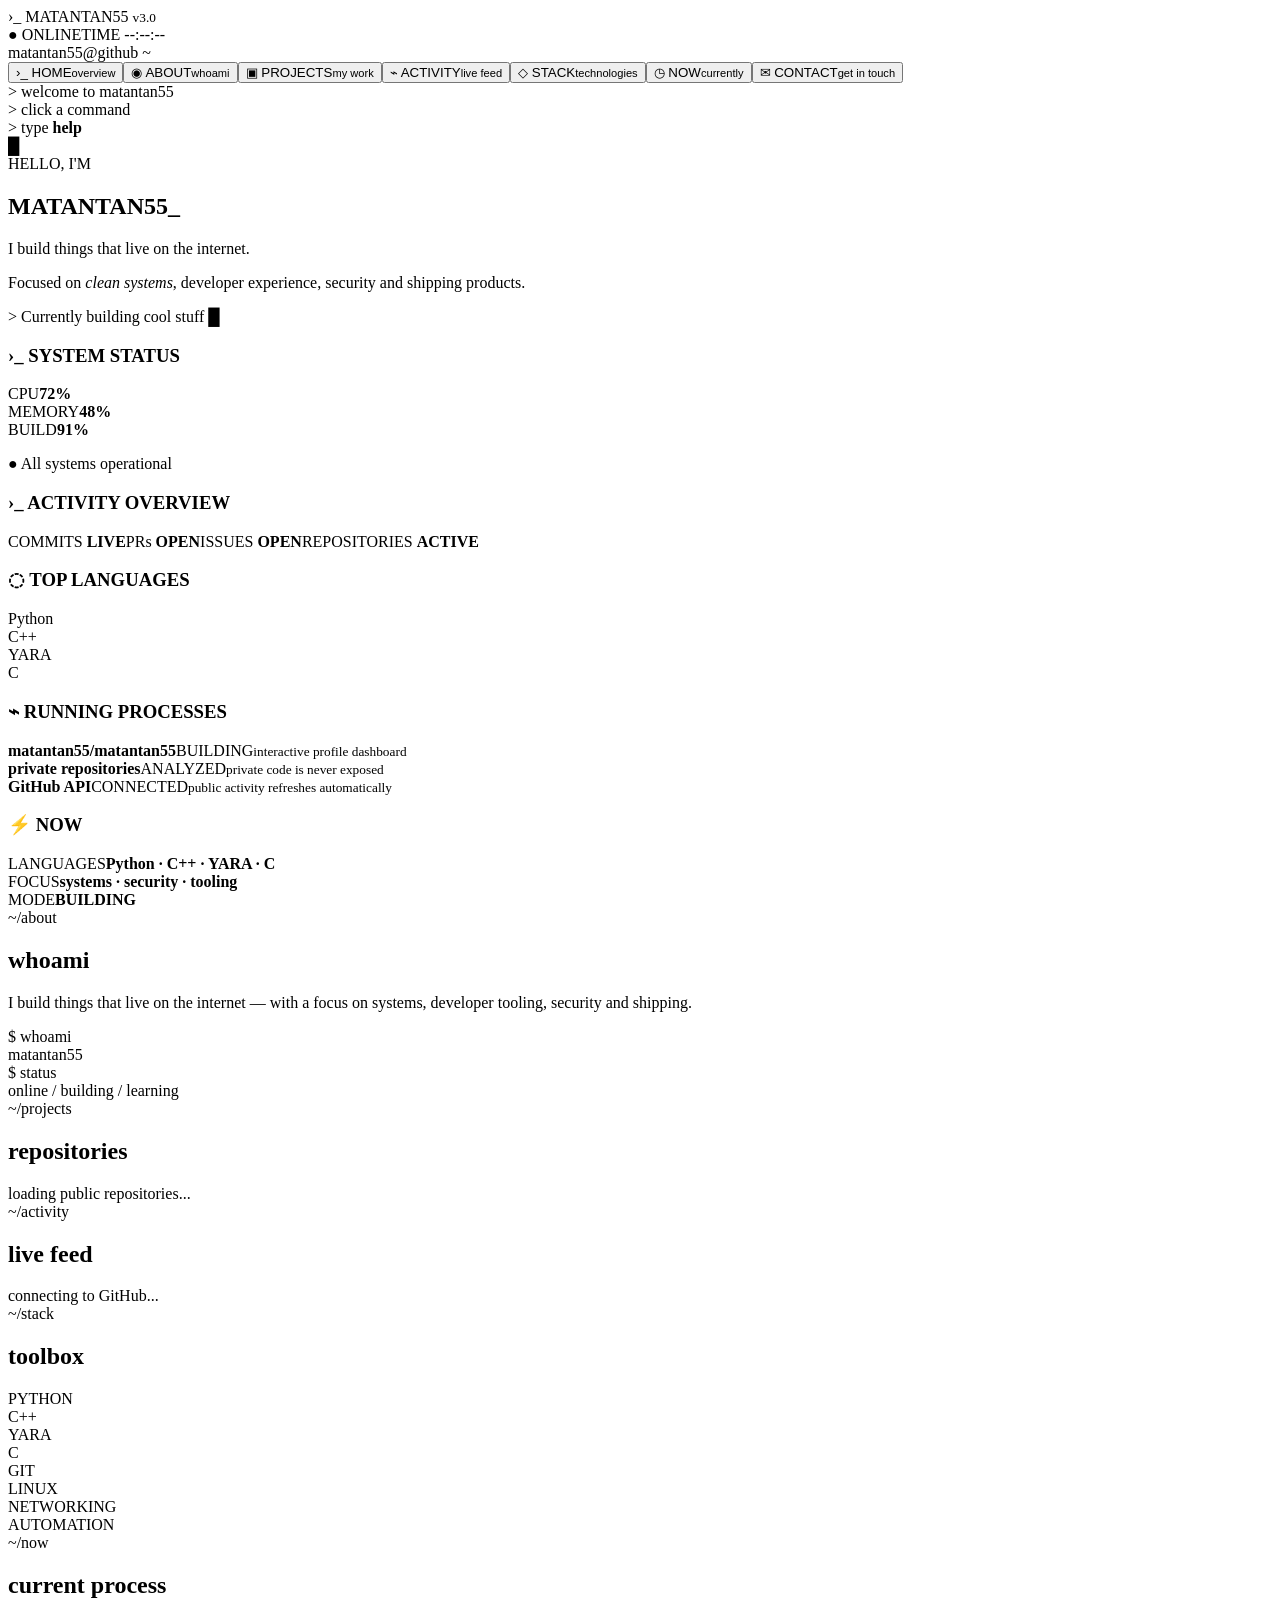
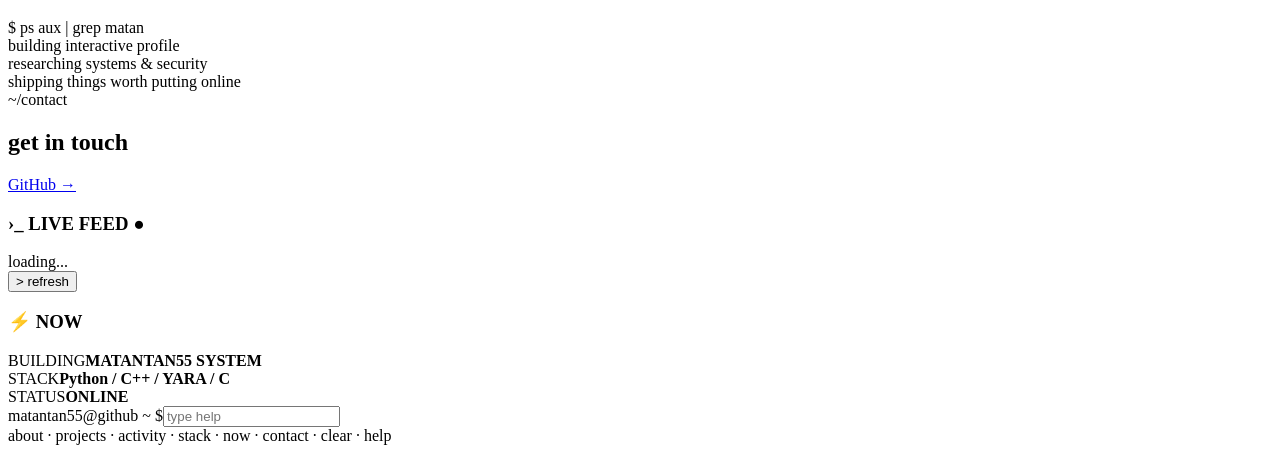
==== index.html @ 4be8cafa "Add interactive dashboard HTML" ====
<!doctype html>
<html lang="en"><head><meta charset="utf-8"><meta name="viewport" content="width=device-width,initial-scale=1"><title>MATANTAN55 // SYSTEM</title><link rel="stylesheet" href="styles.css"></head>
<body>
<div class="shell">
<header class="topbar"><div class="traffic"><i></i><i></i><i></i></div><div class="brand"><span class="prompt">›_</span> MATANTAN55 <small>v3.0</small></div><div class="topmeta"><span class="online">● ONLINE</span><span id="clock">TIME --:--:--</span></div></header>
<div class="layout">
<aside class="sidebar"><div class="user">matantan55@github ~</div><button class="nav active" data-tab="home">›_ <span>HOME<small>overview</small></span></button><button class="nav" data-tab="about">◉ <span>ABOUT<small>whoami</small></span></button><button class="nav" data-tab="projects">▣ <span>PROJECTS<small>my work</small></span></button><button class="nav" data-tab="activity">⌁ <span>ACTIVITY<small>live feed</small></span></button><button class="nav" data-tab="stack">◇ <span>STACK<small>technologies</small></span></button><button class="nav" data-tab="now">◷ <span>NOW<small>currently</small></span></button><button class="nav" data-tab="contact">✉ <span>CONTACT<small>get in touch</small></span></button><div class="mini-terminal"><div>&gt; welcome to matantan55</div><div>&gt; click a command</div><div>&gt; type <b>help</b></div><span>█</span></div></aside>
<main class="main">
<section id="home" class="tab active"><div class="hero"><div><label>HELLO, I'M</label><h1>MATANTAN55_</h1><p>I build things that live on the internet.</p><p>Focused on <em>clean systems</em>, developer experience, security and shipping products.</p><div class="cursorline">&gt; Currently building cool stuff <b>█</b></div></div><div class="desk"><div class="person"></div><div class="monitor m1"></div><div class="monitor m2"></div><div class="monitor m3"></div></div></div>
<div class="grid"><article class="card"><h3>›_ SYSTEM STATUS</h3><div class="meter"><span>CPU</span><b>72%</b><i style="width:72%"></i></div><div class="meter"><span>MEMORY</span><b>48%</b><i style="width:48%"></i></div><div class="meter"><span>BUILD</span><b>91%</b><i style="width:91%"></i></div><p class="good">● All systems operational</p></article>
<article class="card"><h3>›_ ACTIVITY OVERVIEW</h3><div class="stats"><span>COMMITS <b>LIVE</b></span><span>PRs <b>OPEN</b></span><span>ISSUES <b>OPEN</b></span><span>REPOSITORIES <b>ACTIVE</b></span></div></article>
<article class="card"><h3>◌ TOP LANGUAGES</h3><div class="langs"><div><span>Python</span><i style="width:94%"></i></div><div><span>C++</span><i style="width:76%"></i></div><div><span>YARA</span><i style="width:62%"></i></div><div><span>C</span><i style="width:48%"></i></div></div></article></div>
<div class="widegrid"><article class="card"><h3>⌁ RUNNING PROCESSES</h3><div class="process"><b>matantan55/matantan55</b><span>BUILDING</span><small>interactive profile dashboard</small></div><div class="process"><b>private repositories</b><span>ANALYZED</span><small>private code is never exposed</small></div><div class="process"><b>GitHub API</b><span>CONNECTED</span><small>public activity refreshes automatically</small></div></article><article class="card"><h3>⚡ NOW</h3><div class="nowrow"><span>LANGUAGES</span><b>Python · C++ · YARA · C</b></div><div class="nowrow"><span>FOCUS</span><b>systems · security · tooling</b></div><div class="nowrow"><span>MODE</span><b>BUILDING</b></div></article></div></section>
<section id="about" class="tab"><div class="page"><label>~/about</label><h2>whoami</h2><p>I build things that live on the internet — with a focus on systems, developer tooling, security and shipping.</p><div class="terminal">$ whoami<br><span>matantan55</span><br>$ status<br><span>online / building / learning</span></div></div></section>
<section id="projects" class="tab"><div class="page"><label>~/projects</label><h2>repositories</h2><div id="repos" class="repo-grid"><div class="loading">loading public repositories...</div></div></div></section>
<section id="activity" class="tab"><div class="page"><label>~/activity</label><h2>live feed</h2><div id="feed" class="feed"><div class="loading">connecting to GitHub...</div></div></div></section>
<section id="stack" class="tab"><div class="page"><label>~/stack</label><h2>toolbox</h2><div class="stackgrid"><div>PYTHON</div><div>C++</div><div>YARA</div><div>C</div><div>GIT</div><div>LINUX</div><div>NETWORKING</div><div>AUTOMATION</div></div></div></section>
<section id="now" class="tab"><div class="page"><label>~/now</label><h2>current process</h2><div class="terminal">$ ps aux | grep matan<br><span>building interactive profile</span><br><span>researching systems & security</span><br><span>shipping things worth putting online</span></div></div></section>
<section id="contact" class="tab"><div class="page"><label>~/contact</label><h2>get in touch</h2><a class="contact" href="https://github.com/matantan55">GitHub →</a></div></section>
</main>
<aside class="right"><div class="card feedcard"><h3>›_ LIVE FEED <span class="dot">●</span></h3><div id="sidefeed"><div class="loading">loading...</div></div><button id="refresh" class="refresh">&gt; refresh</button></div><div class="card"><h3>⚡ NOW</h3><div class="nowrow"><span>BUILDING</span><b>MATANTAN55 SYSTEM</b></div><div class="nowrow"><span>STACK</span><b>Python / C++ / YARA / C</b></div><div class="nowrow"><span>STATUS</span><b class="good">ONLINE</b></div></div></aside>
</div><footer><div class="commandbar"><span>matantan55@github ~ $</span><input id="command" placeholder="type help" autocomplete="off"></div><div id="output">about · projects · activity · stack · now · contact · clear · help</div></footer>
</div><script src="app.js"></script></body></html>
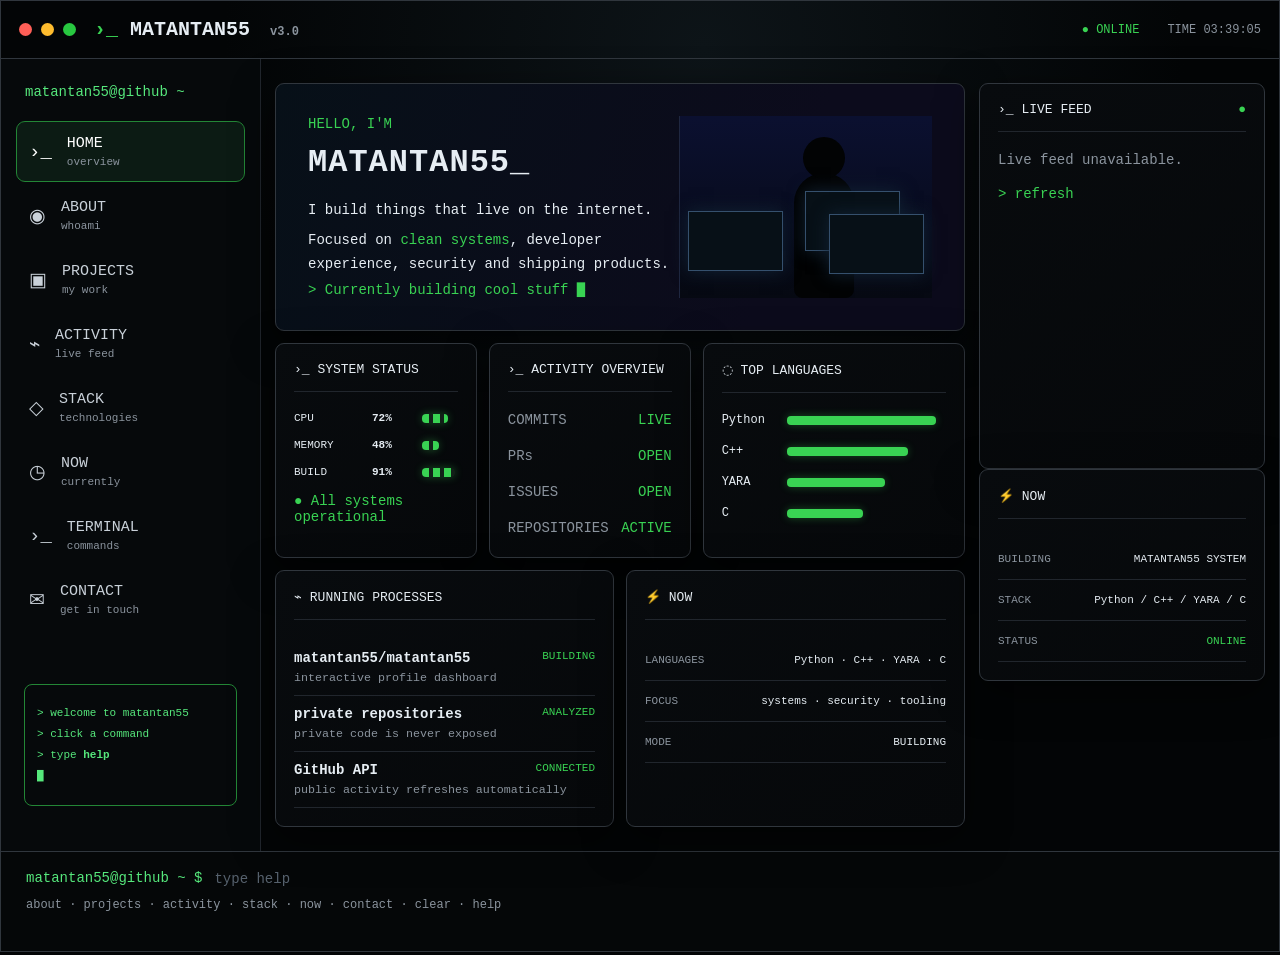
==== commit e81a3d67: "Add terminal tab to GitHub Pages dashboard" ====
--- a/index.html
+++ b/index.html
@@ -4,7 +4,7 @@
 <div class="shell">
 <header class="topbar"><div class="traffic"><i></i><i></i><i></i></div><div class="brand"><span class="prompt">›_</span> MATANTAN55 <small>v3.0</small></div><div class="topmeta"><span class="online">● ONLINE</span><span id="clock">TIME --:--:--</span></div></header>
 <div class="layout">
-<aside class="sidebar"><div class="user">matantan55@github ~</div><button class="nav active" data-tab="home">›_ <span>HOME<small>overview</small></span></button><button class="nav" data-tab="about">◉ <span>ABOUT<small>whoami</small></span></button><button class="nav" data-tab="projects">▣ <span>PROJECTS<small>my work</small></span></button><button class="nav" data-tab="activity">⌁ <span>ACTIVITY<small>live feed</small></span></button><button class="nav" data-tab="stack">◇ <span>STACK<small>technologies</small></span></button><button class="nav" data-tab="now">◷ <span>NOW<small>currently</small></span></button><button class="nav" data-tab="contact">✉ <span>CONTACT<small>get in touch</small></span></button><div class="mini-terminal"><div>&gt; welcome to matantan55</div><div>&gt; click a command</div><div>&gt; type <b>help</b></div><span>█</span></div></aside>
+<aside class="sidebar"><div class="user">matantan55@github ~</div><button class="nav active" data-tab="home">›_ <span>HOME<small>overview</small></span></button><button class="nav" data-tab="about">◉ <span>ABOUT<small>whoami</small></span></button><button class="nav" data-tab="projects">▣ <span>PROJECTS<small>my work</small></span></button><button class="nav" data-tab="activity">⌁ <span>ACTIVITY<small>live feed</small></span></button><button class="nav" data-tab="stack">◇ <span>STACK<small>technologies</small></span></button><button class="nav" data-tab="now">◷ <span>NOW<small>currently</small></span></button><button class="nav" data-tab="terminal">›_ <span>TERMINAL<small>commands</small></span></button><button class="nav" data-tab="contact">✉ <span>CONTACT<small>get in touch</small></span></button><div class="mini-terminal"><div>&gt; welcome to matantan55</div><div>&gt; click a command</div><div>&gt; type <b>help</b></div><span>█</span></div></aside>
 <main class="main">
 <section id="home" class="tab active"><div class="hero"><div><label>HELLO, I'M</label><h1>MATANTAN55_</h1><p>I build things that live on the internet.</p><p>Focused on <em>clean systems</em>, developer experience, security and shipping products.</p><div class="cursorline">&gt; Currently building cool stuff <b>█</b></div></div><div class="desk"><div class="person"></div><div class="monitor m1"></div><div class="monitor m2"></div><div class="monitor m3"></div></div></div>
 <div class="grid"><article class="card"><h3>›_ SYSTEM STATUS</h3><div class="meter"><span>CPU</span><b>72%</b><i style="width:72%"></i></div><div class="meter"><span>MEMORY</span><b>48%</b><i style="width:48%"></i></div><div class="meter"><span>BUILD</span><b>91%</b><i style="width:91%"></i></div><p class="good">● All systems operational</p></article>
@@ -16,6 +16,7 @@
 <section id="activity" class="tab"><div class="page"><label>~/activity</label><h2>live feed</h2><div id="feed" class="feed"><div class="loading">connecting to GitHub...</div></div></div></section>
 <section id="stack" class="tab"><div class="page"><label>~/stack</label><h2>toolbox</h2><div class="stackgrid"><div>PYTHON</div><div>C++</div><div>YARA</div><div>C</div><div>GIT</div><div>LINUX</div><div>NETWORKING</div><div>AUTOMATION</div></div></div></section>
 <section id="now" class="tab"><div class="page"><label>~/now</label><h2>current process</h2><div class="terminal">$ ps aux | grep matan<br><span>building interactive profile</span><br><span>researching systems & security</span><br><span>shipping things worth putting online</span></div></div></section>
+<section id="terminal" class="tab"><div class="page"><label>~/terminal</label><h2>command console</h2><div class="terminal terminal-live">$ help<br><span>about</span> · <span>projects</span> · <span>activity</span> · <span>stack</span> · <span>now</span> · <span>contact</span> · <span>clear</span> · <span>help</span><br><br>$ status<br><span>● ONLINE</span><br><br>$ whoami<br><span>Cybersecurity and AI enthusiast</span><br><br>$ stack<br><span>Python · C++ · YARA · C</span><br><br>$ open github<br><span>github.com/matantan55</span></div></div></section>
 <section id="contact" class="tab"><div class="page"><label>~/contact</label><h2>get in touch</h2><a class="contact" href="https://github.com/matantan55">GitHub →</a></div></section>
 </main>
 <aside class="right"><div class="card feedcard"><h3>›_ LIVE FEED <span class="dot">●</span></h3><div id="sidefeed"><div class="loading">loading...</div></div><button id="refresh" class="refresh">&gt; refresh</button></div><div class="card"><h3>⚡ NOW</h3><div class="nowrow"><span>BUILDING</span><b>MATANTAN55 SYSTEM</b></div><div class="nowrow"><span>STACK</span><b>Python / C++ / YARA / C</b></div><div class="nowrow"><span>STATUS</span><b class="good">ONLINE</b></div></div></aside>
--- a/styles.css
+++ b/styles.css
@@ -0,0 +1 @@
+*{box-sizing:border-box}body{margin:0;background:#030506;color:#e6edf3;font-family:ui-monospace,SFMono-Regular,Menlo,Consolas,monospace;font-size:14px}button,input{font:inherit}.shell{min-height:100vh;background:radial-gradient(circle at 55% 5%,#0d1418 0,#030506 42%);border:1px solid #30363d}.topbar{height:58px;display:flex;align-items:center;border-bottom:1px solid #30363d;padding:0 18px;gap:18px}.traffic{display:flex;gap:9px}.traffic i{width:13px;height:13px;border-radius:50%;background:#ff5f57}.traffic i:nth-child(2){background:#febc2e}.traffic i:nth-child(3){background:#28c840}.brand{font-size:20px;font-weight:700}.brand small{color:#8b949e;font-size:12px;margin-left:8px}.prompt,label,.cursorline,.good,em,.online,.refresh{color:#39d353;font-style:normal}.topmeta{margin-left:auto;display:flex;gap:28px;color:#8b949e;font-size:12px}.layout{display:grid;grid-template-columns:260px minmax(0,1fr) 300px;min-height:780px}.sidebar{padding:25px 16px;border-right:1px solid #21262d;background:#06090b}.user{color:#56e87c;margin:0 8px 22px}.nav{width:100%;background:transparent;border:0;color:#c9d1d9;display:flex;align-items:center;gap:15px;padding:13px 12px;border-radius:8px;text-align:left;cursor:pointer;font-size:19px;margin-bottom:5px}.nav span{font-size:15px}.nav small{display:block;color:#8b949e;font-size:11px;margin-top:4px}.nav.active,.nav:hover{background:#0c1b14;outline:1px solid #238636;color:#fff}.mini-terminal{margin:55px 7px 0;padding:18px 12px;border:1px solid #238636;border-radius:8px;color:#56e87c;font-size:11px;line-height:1.9}.main{padding:24px 14px}.right{padding:24px 14px 24px 0}.hero,.card,.page{border:1px solid #30363d;border-radius:9px;background:linear-gradient(145deg,#080b0e,#06080a);box-shadow:0 12px 40px #0008}.hero{min-height:235px;padding:32px;display:flex;overflow:hidden;background:linear-gradient(110deg,#071018,#0c0b1c 72%)}.hero h1{font-size:32px;letter-spacing:1px;margin:12px 0 18px}.hero p{max-width:530px;line-height:1.7;margin:6px 0}.desk{margin-left:auto;width:360px;position:relative;background:linear-gradient(#0b1030,#060912);border-left:1px solid #1f2740}.person{position:absolute;left:45%;bottom:0;width:60px;height:125px;border-radius:35px 35px 10px 10px;background:#020304}.person:before{content:'';position:absolute;top:-36px;left:9px;width:42px;height:42px;border-radius:50%;background:#020304}.monitor{position:absolute;width:95px;height:60px;border:1px solid #35506d;background:#071017;box-shadow:0 0 16px #123}.m1{left:8px;top:95px}.m2{left:125px;top:75px}.m3{right:8px;top:98px}.grid{display:grid;grid-template-columns:1fr 1fr 1.3fr;gap:12px;margin-top:12px}.widegrid{display:grid;grid-template-columns:1fr 1fr;gap:12px;margin-top:12px}.card{padding:18px;min-height:190px}.card h3{font-size:13px;font-weight:500;border-bottom:1px solid #21262d;padding-bottom:14px;margin:0 0 20px}.meter{display:grid;grid-template-columns:70px 42px 1fr;align-items:center;gap:8px;margin:15px 0;font-size:11px}.meter i,.langs i{display:block;height:9px;border-radius:4px;background:#39d353;box-shadow:0 0 8px #39d35355}.meter i{background:repeating-linear-gradient(90deg,#39d353 0 7px,#132119 7px 11px)}.stats{display:grid;gap:20px;color:#8b949e}.stats span{display:flex;justify-content:space-between}.stats b{color:#39d353;font-weight:400}.langs>div{display:grid;grid-template-columns:55px 1fr;gap:10px;align-items:center;margin:17px 0;font-size:12px}.langs i{background:#39d353}.process{padding:10px 0;border-bottom:1px solid #21262d}.process span{float:right;color:#39d353;font-size:11px}.process small{display:block;color:#8b949e;margin-top:5px}.nowrow{display:flex;justify-content:space-between;gap:18px;padding:14px 0;border-bottom:1px solid #21262d;font-size:11px}.nowrow span{color:#8b949e}.nowrow b{font-weight:400;text-align:right}.feedcard{min-height:386px}.dot{float:right;color:#39d353}.refresh{background:transparent;border:0;padding:0;cursor:pointer;margin-top:18px}.tab{display:none}.tab.active{display:block}.page{padding:28px;min-height:650px}.page h2{font-size:28px;margin:10px 0 28px}.terminal{border:1px solid #238636;background:#050a07;padding:22px;line-height:2;color:#8b949e}.terminal span{color:#56e87c}.repo-grid{display:grid;grid-template-columns:repeat(auto-fit,minmax(230px,1fr));gap:12px}.repo{border:1px solid #30363d;border-radius:8px;padding:16px;background:#080b0e}.repo h4{margin:0 0 8px;color:#58a6ff}.repo p{color:#8b949e;font-size:12px;min-height:34px}.repo a{color:#39d353}.feed{display:grid;gap:10px}.event{padding:15px;border:1px solid #30363d;border-radius:8px;background:#080b0e}.event small{display:block;color:#8b949e;margin-top:7px}.stackgrid{display:grid;grid-template-columns:repeat(4,1fr);gap:12px}.stackgrid div{border:1px solid #238636;border-radius:8px;padding:25px 10px;text-align:center;color:#56e87c;background:#07100b}.contact{display:inline-block;padding:16px 24px;border:1px solid #238636;border-radius:8px;color:#39d353;text-decoration:none}footer{border-top:1px solid #30363d;padding:18px 25px;min-height:100px;background:#050708}.commandbar{display:flex;gap:10px;color:#56e87c}.commandbar input{flex:1;background:transparent;border:0;outline:0;color:#f0f6fc}.commandbar input::placeholder{color:#56616d}#output{margin-top:10px;color:#8b949e;font-size:12px}.loading{color:#8b949e}@media(max-width:1050px){.layout{grid-template-columns:210px 1fr}.right{display:none}.grid{grid-template-columns:1fr 1fr}.desk{display:none}}@media(max-width:700px){.layout{display:block}.sidebar{display:flex;overflow:auto;gap:4px;border-right:0;border-bottom:1px solid #21262d;padding:10px}.sidebar .user,.mini-terminal{display:none}.nav{min-width:max-content;margin:0}.nav small{display:none}.main{padding:10px}.grid,.widegrid{grid-template-columns:1fr}.topmeta{display:none}.hero{min-height:300px}.stackgrid{grid-template-columns:1fr 1fr}}
